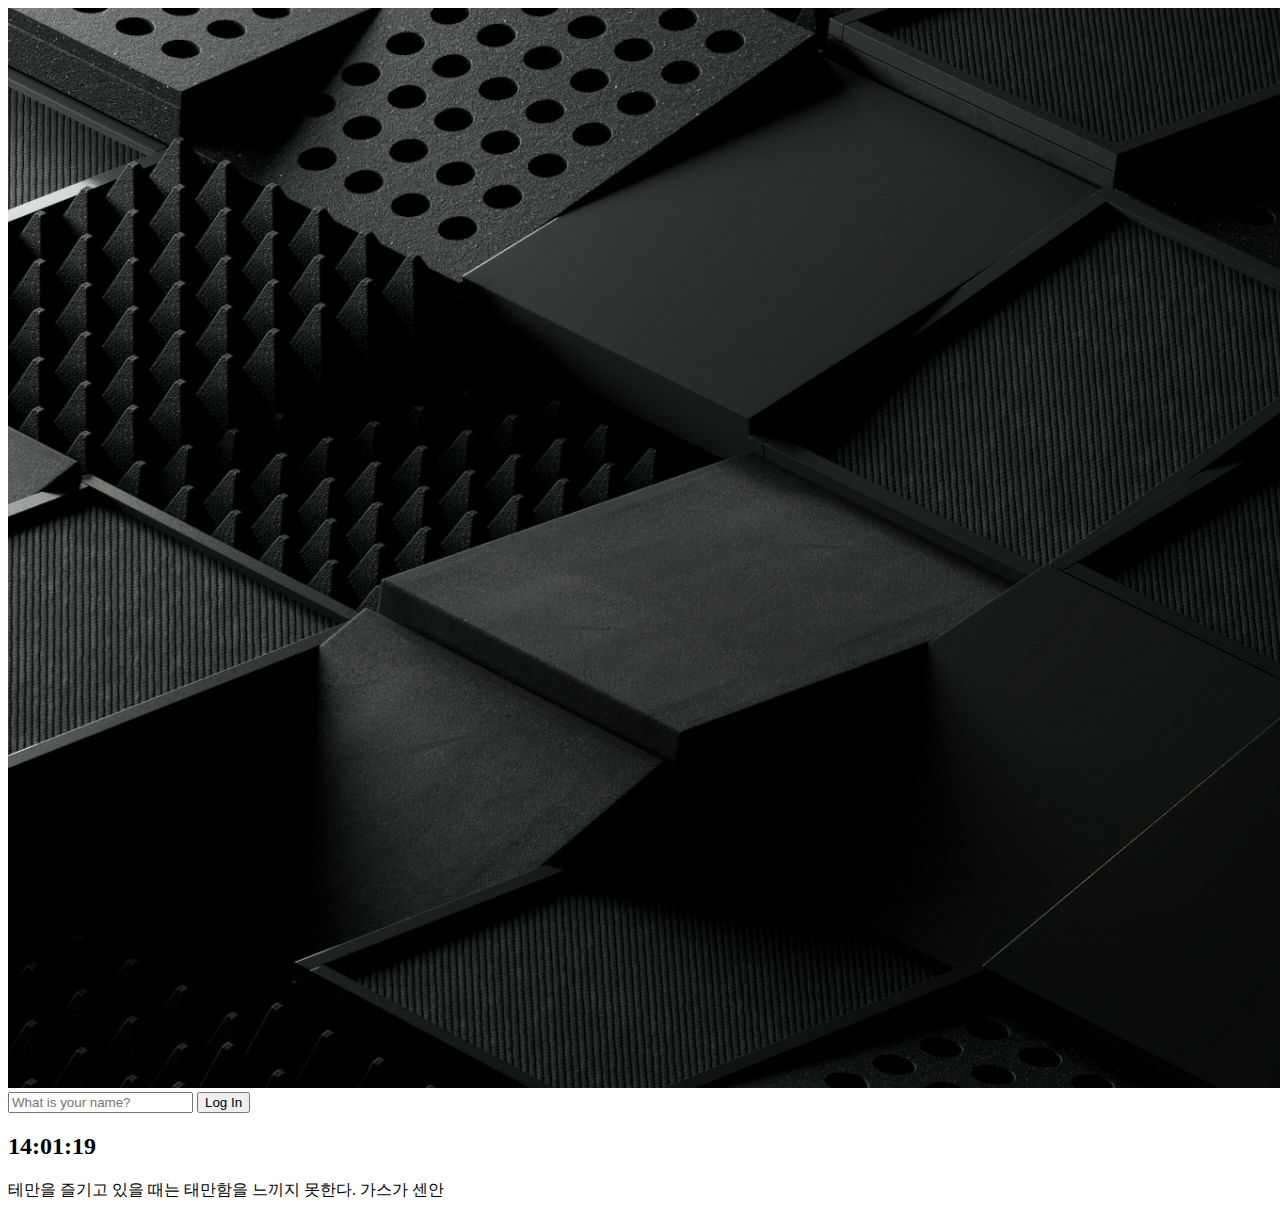
==== momentum/index.html @ e3bf9093 "first commit" ====
<!DOCTYPE html>
<html lang="en">
<head>
    <meta charset="UTF-8">
    <meta name="viewport" content="width=device-width, initial-scale=1.0">
    <link rel="stylesheet" href="css/style.css"/>
    <title>Momentum</title>
    <link rel="shortcut icon" href="#">
</head>
<body>
    <form class="hidden" id="login-form">
        <input required maxlength="20" type="text" placeholder="What is your name?"/>
        <button>Log In</button>
    </form>
    <h2 id="clock">00:00:00</h2>
    <h1 id="greeting" class="hidden"></h1>
    <div id="quote">
        <span></span>
        <span></span>
    </div>
    <script src="js/greetings.js"></script>
    <script src="js/clock.js"></script>
    <script src="js/quotes.js"></script>
    <script src="js/background.js"></script>
    <script src="js/todo.js"></script>
</body>
</html>
---- momentum/css/style.css ----
.hidden{
    display: none;
}
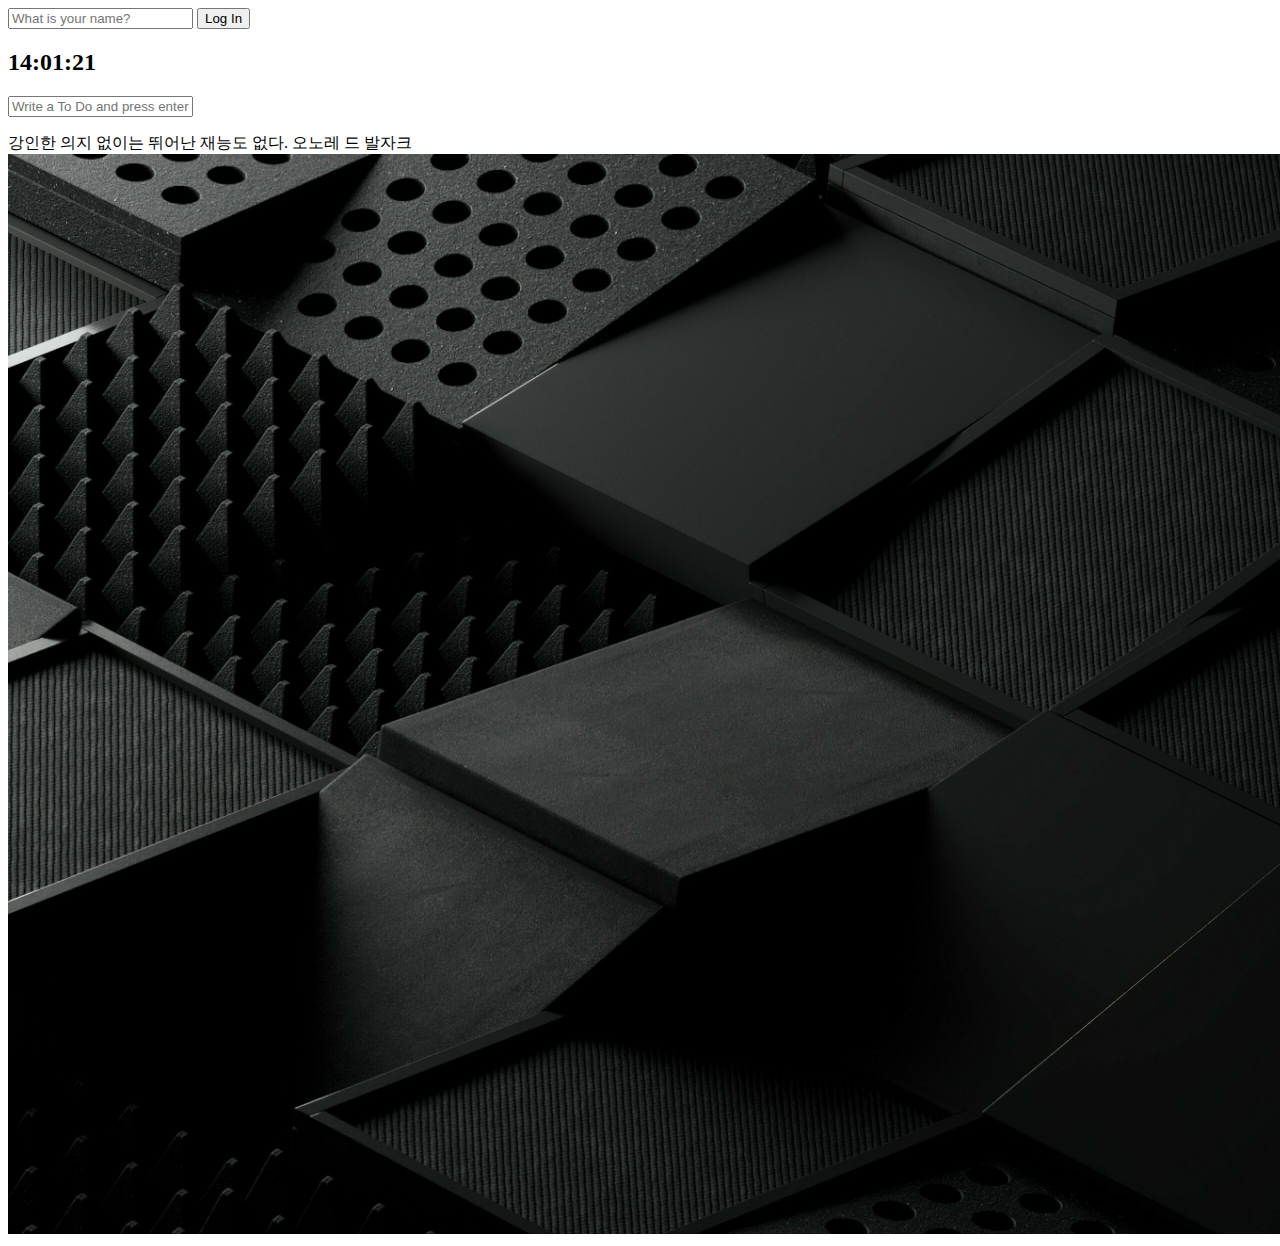
==== commit a74e97e1: "2 commit" ====
--- a/momentum/index.html
+++ b/momentum/index.html
@@ -14,6 +14,10 @@
     </form>
     <h2 id="clock">00:00:00</h2>
     <h1 id="greeting" class="hidden"></h1>
+    <form id="todo-form">
+        <input type="text" placeholder="Write a To Do and press enter"/>
+    </form>
+    <ul id="todo-list"></ul>
     <div id="quote">
         <span></span>
         <span></span>
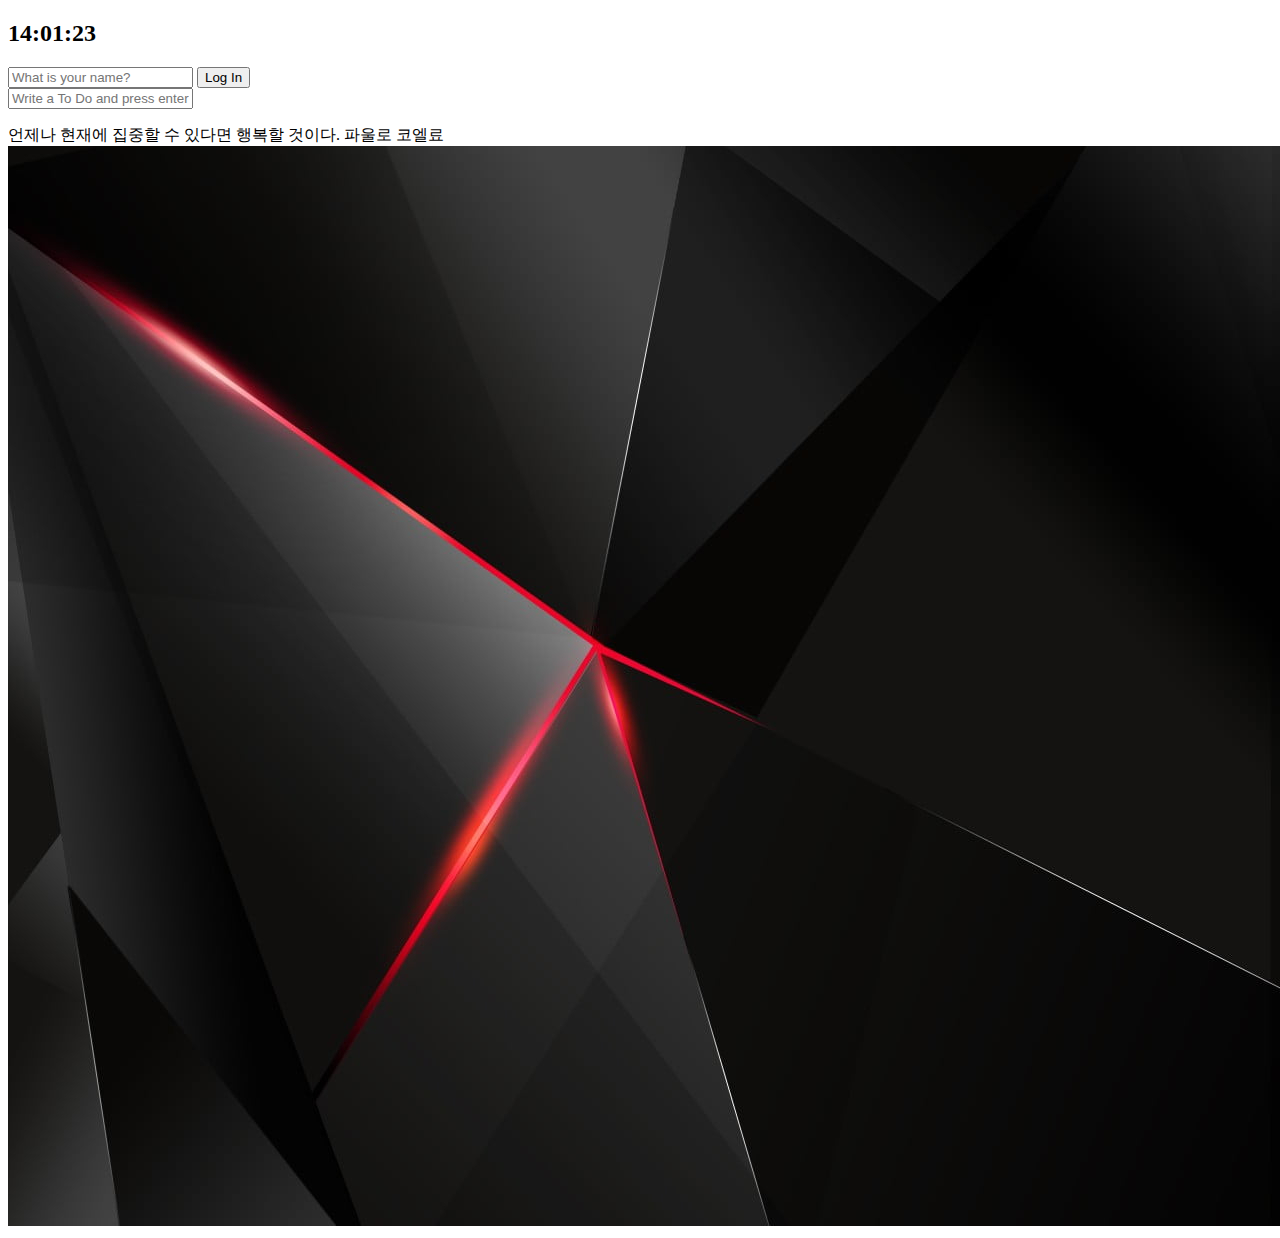
==== commit 67dafbcf: "3 commit" ====
--- a/momentum/index.html
+++ b/momentum/index.html
@@ -8,11 +8,11 @@
     <link rel="shortcut icon" href="#">
 </head>
 <body>
+    <h2 id="clock">00:00:00</h2>
     <form class="hidden" id="login-form">
         <input required maxlength="20" type="text" placeholder="What is your name?"/>
         <button>Log In</button>
     </form>
-    <h2 id="clock">00:00:00</h2>
     <h1 id="greeting" class="hidden"></h1>
     <form id="todo-form">
         <input type="text" placeholder="Write a To Do and press enter"/>
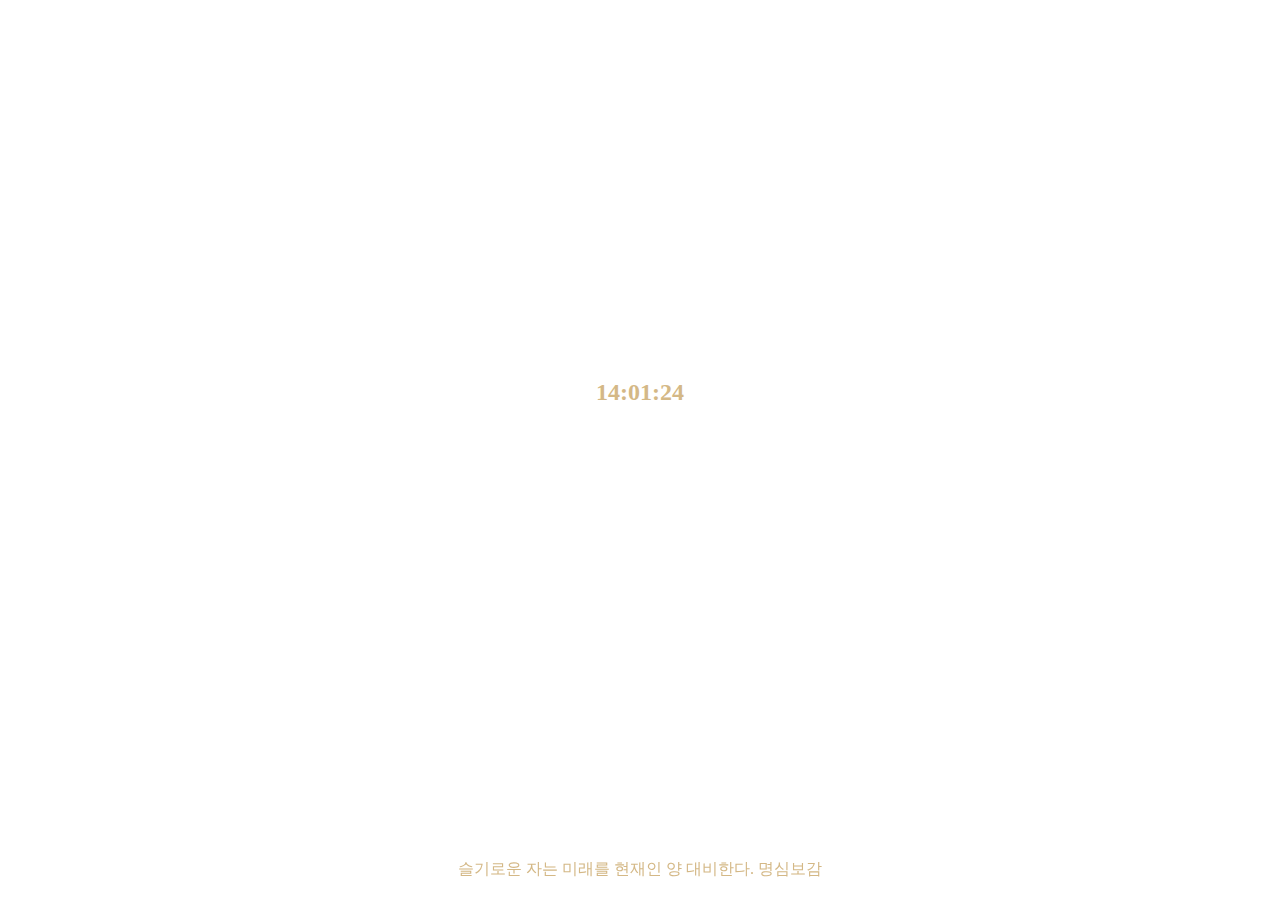
==== commit 6eef21d7: "4 commit" ====
--- a/momentum/index.html
+++ b/momentum/index.html
@@ -1,31 +1,38 @@
 <!DOCTYPE html>
 <html lang="en">
-<head>
-    <meta charset="UTF-8">
-    <meta name="viewport" content="width=device-width, initial-scale=1.0">
-    <link rel="stylesheet" href="css/style.css"/>
+  <head>
+    <meta charset="UTF-8" />
+    <meta name="viewport" content="width=device-width, initial-scale=1.0" />
+    <link rel="stylesheet" href="css/style.css" />
     <title>Momentum</title>
-    <link rel="shortcut icon" href="#">
-</head>
-<body>
-    <h2 id="clock">00:00:00</h2>
-    <form class="hidden" id="login-form">
-        <input required maxlength="20" type="text" placeholder="What is your name?"/>
-        <button>Log In</button>
-    </form>
-    <h1 id="greeting" class="hidden"></h1>
-    <form id="todo-form">
-        <input type="text" placeholder="Write a To Do and press enter"/>
-    </form>
-    <ul id="todo-list"></ul>
-    <div id="quote">
+    <link rel="shortcut icon" href="#" />
+  </head>
+  <body>
+    <div id="center-div">
+      <h2 id="clock">00:00:00</h2>
+      <form class="hidden" id="login-form">
+        <input required maxlength="20" type="text" placeholder="What is your name?" />
+      </form>
+      <h1 id="greeting" class="hidden"></h1>
+      <form id="todo-form">
+        <input type="text" placeholder="Write a To Do and press enter" />
+      </form>
+      <ul id="todo-list"></ul>
+      <div id="quote">
         <span></span>
         <span></span>
+      </div>
+    </div>
+    <div id="weather">
+      <span></span>
+      <span></span>
+      <span></span>
     </div>
     <script src="js/greetings.js"></script>
     <script src="js/clock.js"></script>
     <script src="js/quotes.js"></script>
     <script src="js/background.js"></script>
     <script src="js/todo.js"></script>
-</body>
-</html>+    <script src="js/weather.js"></script>
+  </body>
+</html>
--- a/momentum/css/style.css
+++ b/momentum/css/style.css
@@ -1,3 +1,58 @@
+*{
+    color: #D4B886;
+}
 .hidden{
     display: none;
+}
+#center-div {
+    display: flex;
+    flex-direction: column;
+    justify-content: center;
+    align-items: center;
+    height: 100vh;
+}
+#weather {
+    position: absolute;
+    top: 10px;
+    right: 10px;
+}
+#todo-form{
+    padding: 20px;
+}
+input {
+    background: none;
+    appearance: none;
+    border: 0;
+    font-size: 22px;
+    color: white;
+    border-bottom: 2px solid white;
+}
+  
+input::placeholder {
+    color: white;
+    font-size: smaller;
+}
+  
+input:focus,input:active {
+    outline: none;
+}
+ul{
+    display: flex;
+    flex-direction: column;
+    align-items: center;
+    padding: 0;
+    list-style: none;
+}
+li{
+    list-style:none;
+}
+button {
+    background: none;
+    border: none;
+    font-size: 16px;
+    cursor: pointer;
+}
+#quote {
+    position: fixed;
+    bottom: 20px;
 }